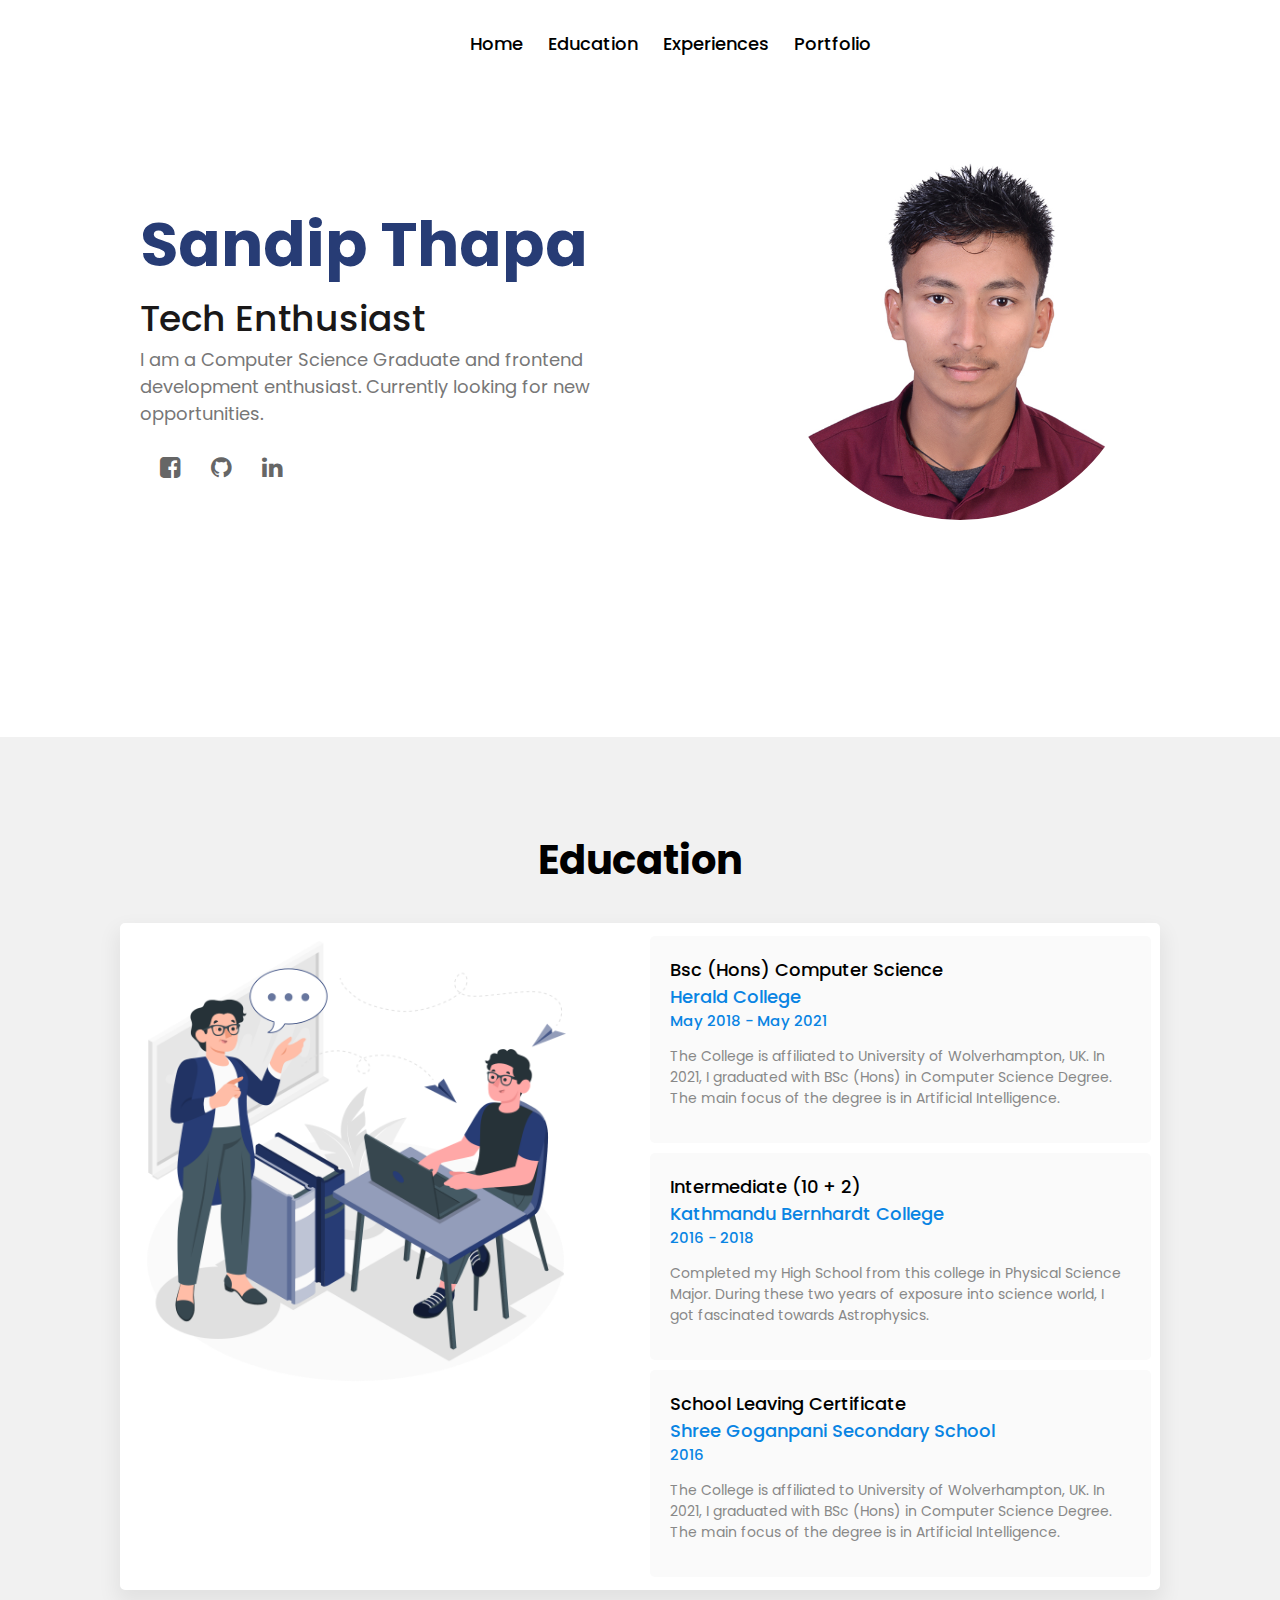
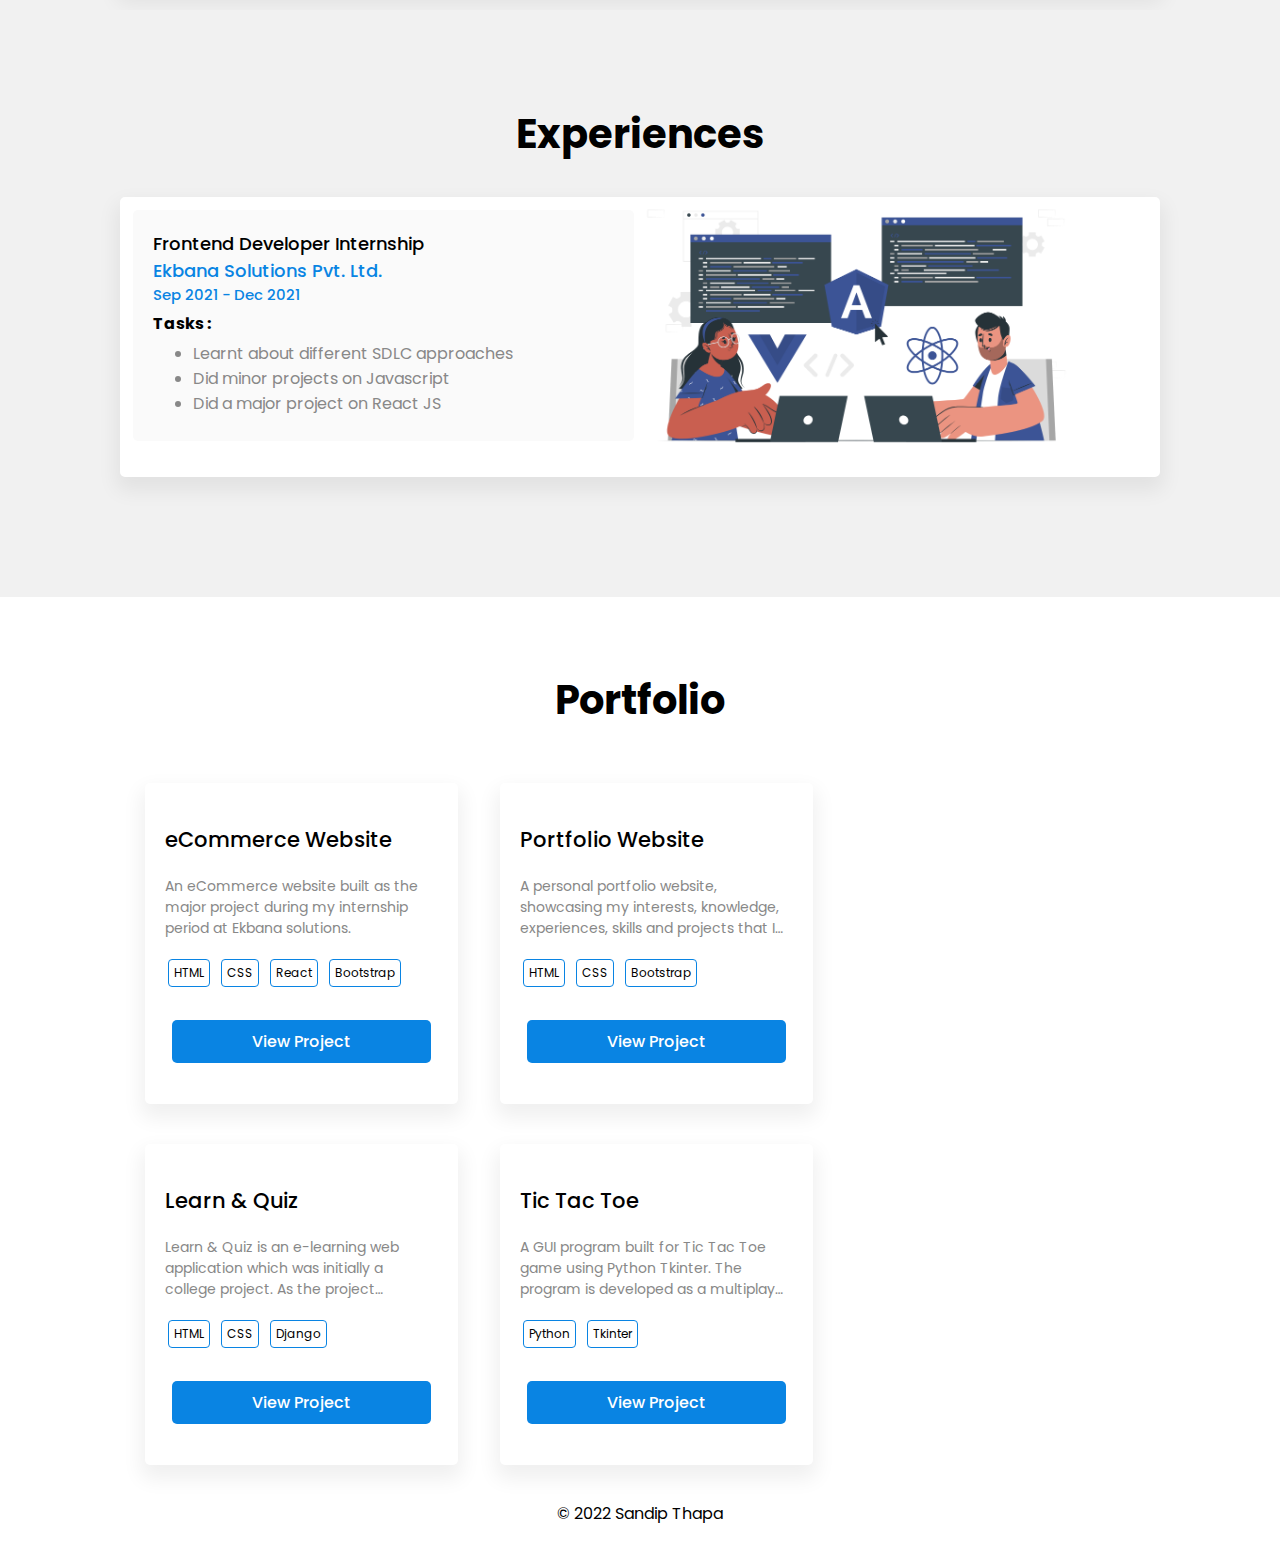
==== index.html @ cee453ed "features completed" ====
<!DOCTYPE html>
<html lang="en">
<head>
    <meta charset="UTF-8">
    <meta http-equiv="X-UA-Compatible" content="IE=edge">
    <meta name="viewport" content="width=device-width, initial-scale=1.0">
    <link rel="stylesheet" href="https://cdnjs.cloudflare.com/ajax/libs/font-awesome/4.7.0/css/font-awesome.min.css">

    <link rel="stylesheet" href="css/style.css">
    <title>Portfolio</title>
</head>
<body>
    <!-- Navbar -->
    <nav>
        <div class="container">
            <div class="nav_wrapper">
                <ul class="nav_ul">
                    <li><a href="#home">Home</a></li>
                    <li><a href="#edu">Education</a></li>
                    <li><a href="#experiences">Experiences</a></li>
                    <li><a href="#portfolio">Portfolio</a></li>
                </ul>
            </div>
        </div>
    </nav>
    
    <!-- Hero section -->
    <section class="hero" id="home">
        <div class="container">
            <div class="hero_container">
                <div class="hero_child child_left">
                    <h1>Sandip Thapa</h1>
                    <h4>Tech Enthusiast</h4>
                    <p>I am a Computer Science Graduate and frontend development enthusiast. Currently looking for new opportunities.</p>
                    <ul>
                        <li><a href="https://www.facebook.com/sandipthapa99" target="_blank"><i class="fa fa-facebook-square"></i></a></li>
                        <li><a href="https://github.com/sandipthapa99" target="_blank"><i class="fa fa-github"></i></a></li>
                        <li><a href="https://www.linkedin.com/in/sandipthapa99/" target="_blank"><i class="fa fa-linkedin"></i></a></li>                    </ul>
                    
                </div>
                <div class="hero_child child_right">
                    <img src="images/image.jpg" alt="">
                    
                </div>
            </div>
        </div>
    </section>
    

    <!-- Education Section -->
    <section id="edu">
        <div class="education_container">
            <div class="section_title">
                <h2>Education</h2>
            </div>
            <div class="container">
                <div class="card">
                    <div class="card_left">
                        <img src="images/lesson.png" alt="">
                    </div>
                    <div class="card_right">
                        <div class="inner_card">
                            <div class="innercard_content">
                                <h4>Bsc (Hons) Computer Science</h4>
                                    <a href="https://heraldcollege.edu.np/">Herald College</a>
                                    <h5>May 2018 - May 2021</h5>
                                    <p>The College is affiliated to University of Wolverhampton, UK. In 2021, I graduated with BSc (Hons) in Computer Science Degree. The main focus of the degree is in Artificial Intelligence.
                                    </p>
                            </div>
                        </div>
                        <div class="inner_card">
                            <div class="innercard_content">
                                <h4>Intermediate (10 + 2)</h4>
                                    <a href="https://www.bernhardt.edu.np/">Kathmandu Bernhardt College</a>
                                    <h5>2016 - 2018</h5>
                                    <p>Completed my High School from this college in Physical Science Major. During these two years of exposure into science world, I got fascinated towards Astrophysics.
                                    </p>
                            </div>
                        </div>
                        <div class="inner_card">
                            <div class="innercard_content">
                                <h4>School Leaving Certificate</h4>
                                    <a>Shree Goganpani Secondary School</a>
                                    <h5>2016</h5>
                                    <p>The College is affiliated to University of Wolverhampton, UK. In 2021, I graduated with BSc (Hons) in Computer Science Degree. The main focus of the degree is in Artificial Intelligence.
                                    </p>
                            </div>
                        </div>
                    </div>
                </div>
            </div>
        </div>
    </section>

     <!-- Experiences Section -->
     <section id="experiences">
        <div class="education_container">
            <div class="section_title">
                <h2>Experiences</h2>
            </div>
            <div class="container">
                <div class="card experience_card">
                    <div class="card_left">
                        <div class="inner_card">
                            <div class="innercard_content">
                                <h4>Frontend Developer Internship</h4>
                                    <a href="https://ekbana.com/">Ekbana Solutions Pvt. Ltd.</a>
                                    <h5>Sep 2021 - Dec 2021</h5>
                                    <h6>Tasks :</h6>
                                    <ul>
                                        <li>Learnt about different SDLC approaches</li>
                                        <li>Did minor projects on Javascript</li>
                                        <li>Did a major project on React JS</li>
                                    </ul>
                            </div>
                        </div>
                    </div>
                    <div class="card_right">
                        <img src="images/code.png" alt="">
                    </div>
                </div>
            </div>
            
        </div>
    </section>

     <!-- Portfolio Section -->
     <section id="portfolio">
        <div class="section_title">
            <h2>Portfolio</h2>
        </div>
        <div class="container">
            <div class="row">
                <div class="column">
                    <div class="proj_card">
                        <div class="projcard_content">
                            <h3>eCommerce Website</h3>
                            <p>An eCommerce website built as the major project during my internship period at Ekbana solutions.
                            </p>
                            <div class="techs">
                                <ul>
                                    <li>HTML</li>
                                    <li>CSS</li>
                                    <li>React</li>
                                    <li>Bootstrap</li>
                                </ul>
                            </div>
                            <div class="proj_button">
                                <a href="https://react-supermarket-theme.herokuapp.com/" target="_blank">View Project</a>
                            </div>
                        </div>
                    </div>
                </div>
            </div>
            <div class="row">
                <div class="column">
                    <div class="proj_card">
                        <div class="projcard_content">
                            <h3>Portfolio Website</h3>
                            <p>
                                A personal portfolio website, showcasing my interests, knowledge, experiences, skills and projects that I have done.
                            </p>
                            <div class="techs">
                                <ul>
                                    <li>HTML</li>
                                    <li>CSS</li>
                                    <li>Bootstrap</li>
                                </ul>
                            </div>
                            <div class="proj_button">
                                <a href="https://www.sandipthapa.com.np/" target="_blank">View Project</a>
                            </div>
                        </div>
                    </div>
                </div>
            </div>
            <div class="row">
                <div class="column">
                    <div class="proj_card">
                        <div class="projcard_content">
                            <h3>Learn & Quiz</h3>
                            <p>
                                Learn & Quiz is an e-learning web application which was initially a college project. As the project progressed, I wanted to try new things that were out of scope for college project.
                            </p>
                            <div class="techs">
                                <ul>
                                    <li>HTML</li>
                                    <li>CSS</li>
                                    <li>Django</li>
                                </ul>
                            </div>
                            <div class="proj_button">
                                <a href="https://github.com/sandipthapa99/Quiz-Web-App" target="_blank">View Project</a>
                            </div>
                        </div>
                    </div>
                </div>
            </div>
            <div class="row">
                <div class="column">
                    <div class="proj_card">
                        <div class="projcard_content">
                            <h3>Tic Tac Toe</h3>
                            <p>
                                A GUI program built for Tic Tac Toe game using Python Tkinter. The program is developed as a multiplayer game rather than playing against the computer.
                            </p>
                            <div class="techs">
                                <ul>
                                    <li>Python</li>
                                    <li>Tkinter</li>
                                </ul>
                            </div>
                            <div class="proj_button">
                                <a href="https://github.com/sandipthapa99/Tic-Tac-Toe-Python-GUI" target="_blank">View Project</a>
                            </div>
                        </div>
                    </div>
                </div>
            </div>
        </div>
    </section>

    <div class="copy">
        <div class="container">
            <p>&copy; 2022 Sandip Thapa</p>
        </div>
    </div>
</body>
</html>
---- css/style.css ----
@import url('https://fonts.googleapis.com/css2?family=Poppins:wght@400;500;600;700&display=swap');

body{
    margin: 0;
    font-family: 'Poppins';
    background-color: #fff;
    font-size: 18px;
}

.hero{
    margin-bottom: 100px;
}
.container{
    padding: 0 120px;
}
/* Navbar */
nav{
    background-color: #fff;
    padding: 30px;
    width: 100%;
    position: fixed;
    
}

.nav_wrapper{
    display: flex;
}
.nav_ul{
    list-style-type: none;
    padding: 0;
    margin: 0 auto;
}

.nav_ul li{
    display: inline;
    padding: 0 10px;
}

li a{
    text-decoration: none;
    font-weight: 500;
    color: #000;
}
li a:active, a:visited{
    color: #000;
}

li a:hover{
    color: #273C75;

}

/* Hero Section */
.hero{
    padding: 100px 0;
    margin-bottom: 50px;
}
.hero_container{
    /* border: 3px solid #000; */
    margin: 30px 0;
    padding: 10px 0;
    display: flex;
}

.hero_child{
    width: 50%;
    padding: 20px;
    /* border: 3px solid red; */
}

.child_left{
    margin: auto;
}
.child_left h1{
    font-size: 62px;
    margin: 0;
    text-transform: capitalize;
    color: #273c75;
}
.child_left h4{
    font-size: 36px;
    font-weight: 500;
    margin-top: 0;
    color: #1a1818;
    margin-bottom: 0px;
}
.child_left p{
    margin-top: 0;
    color: #777;
}

.child_left ul{
    margin: 0;
    padding: 0;
    list-style-type: none;
    font-size: 18px;
    display: inline-flex;
}

.child_left li{
    padding: 5px 10px;
    font-size: 24px;
    color: #666;
}
.child_left li a{
    color: #666;
    padding-left: 10px;
}
.child_left li a:hover{
    color: #0984e3;
}

.child_right img{
    margin-left: 120px;
    border-radius: 50%;
    height: 360px;
    width: auto;
}

/* Education section */

.section_title{
    text-align: center;
    align-items: center;
}
.section_title h2{
    font-size: 40px;
    padding-top: 40px;
}
.section_title p{
    padding: 0;
}

/* Education */
.education_container{
    background-color: #f1f1f1;
    padding: 20px 0;
}
.card{
    background-color: #fff;
    border: 3px solid #fff;
    box-shadow: 0px 10px 20px 4px #00000010;
    border-radius: 5px;
    display: flex;
}

.experience_card{
    margin-bottom: 100px;
}
.card_left{
    width: 50%;
}
.card_left img, .card_right img{
    max-height: 90%;
    max-width: 90%;
}
.card_right{
    width: 50%;
}

.inner_card{
    background-color: #f1f1f160;
    padding: 10px;
    width: 93%;
    text-align: left;
    border-radius: 5px;
    display: flex;
    margin: 10px 0 10px 10px;
    /* box-shadow: 0px 10px 20px 4px #00000010; */
}
.innercard_content{
    padding: 10px;
}
.inner_card h4{
    margin: 0;
    font-weight: 500;
}

.inner_card a{
    text-decoration: none;
    color:#0984e3 ;
    font-weight: 500;
    margin: 0;
}
.inner_card h5{
    margin: 0;
    color:#0984e3 ;
    font-weight: 500;
}
.inner_card p{
    color:#888 ;
    font-weight: 400;
    font-size: 14px;
}
.inner_card h6,.inner_card ul{
    font-size: 16px;
    margin: 5px 0;
}
.inner_card li{
    color: #888;
}

.row{
    margin: 0 -5px;
}
.column{
    float: left;
    width: 30%;
    padding: 10px 20px;
}
.proj_card{
    background-color: #fff;
    padding: 10px;
    width: 93%;
    text-align: left;
    border-radius: 5px;
    display: flex;
    margin: 10px 0 10px 10px;
    box-shadow: 0px 10px 20px 4px #00000010;
}
.projcard_content{
    padding: 10px;
    
}
.projcard_content p{
    display: -webkit-box;
    text-overflow:ellipsis;
    overflow:hidden;
    -webkit-line-clamp: 3;
    -webkit-box-orient: vertical;
    white-space: normal;
}
.projcard_content h3{
    font-weight: 500;
}
.proj_card a{
    text-decoration: none;
    color:#fff ;
    font-weight: 500;
    margin: 0;
}
.proj_card p{
    color:#888 ;
    font-weight: 400;
    font-size: 14px;
}
.proj_button{
    text-align: center;
    margin: 30px 0;
}
.proj_button a{
    background-color: #0984e3;
    color: #fff;
    border: none;
    padding: 10px 80px;
    border-radius: 5px;
    font-size: 16px;
}
.proj_button a:hover{
    background-color: #273C75;
    transition-duration: .8s;
}
.techs ul{
    padding: 0;
}
.techs ul li{
    margin: 0px 3px;
    border: 1px solid #0984e3;
    border-radius: 4px;
    margin-bottom: 10px;
    padding: 4px 5px;
    display: inline-block;
    font-size: 12px;
}

.copy{
    float:right;
    width: 100%;
    text-align: center  ;
    font-size: 16px;
}
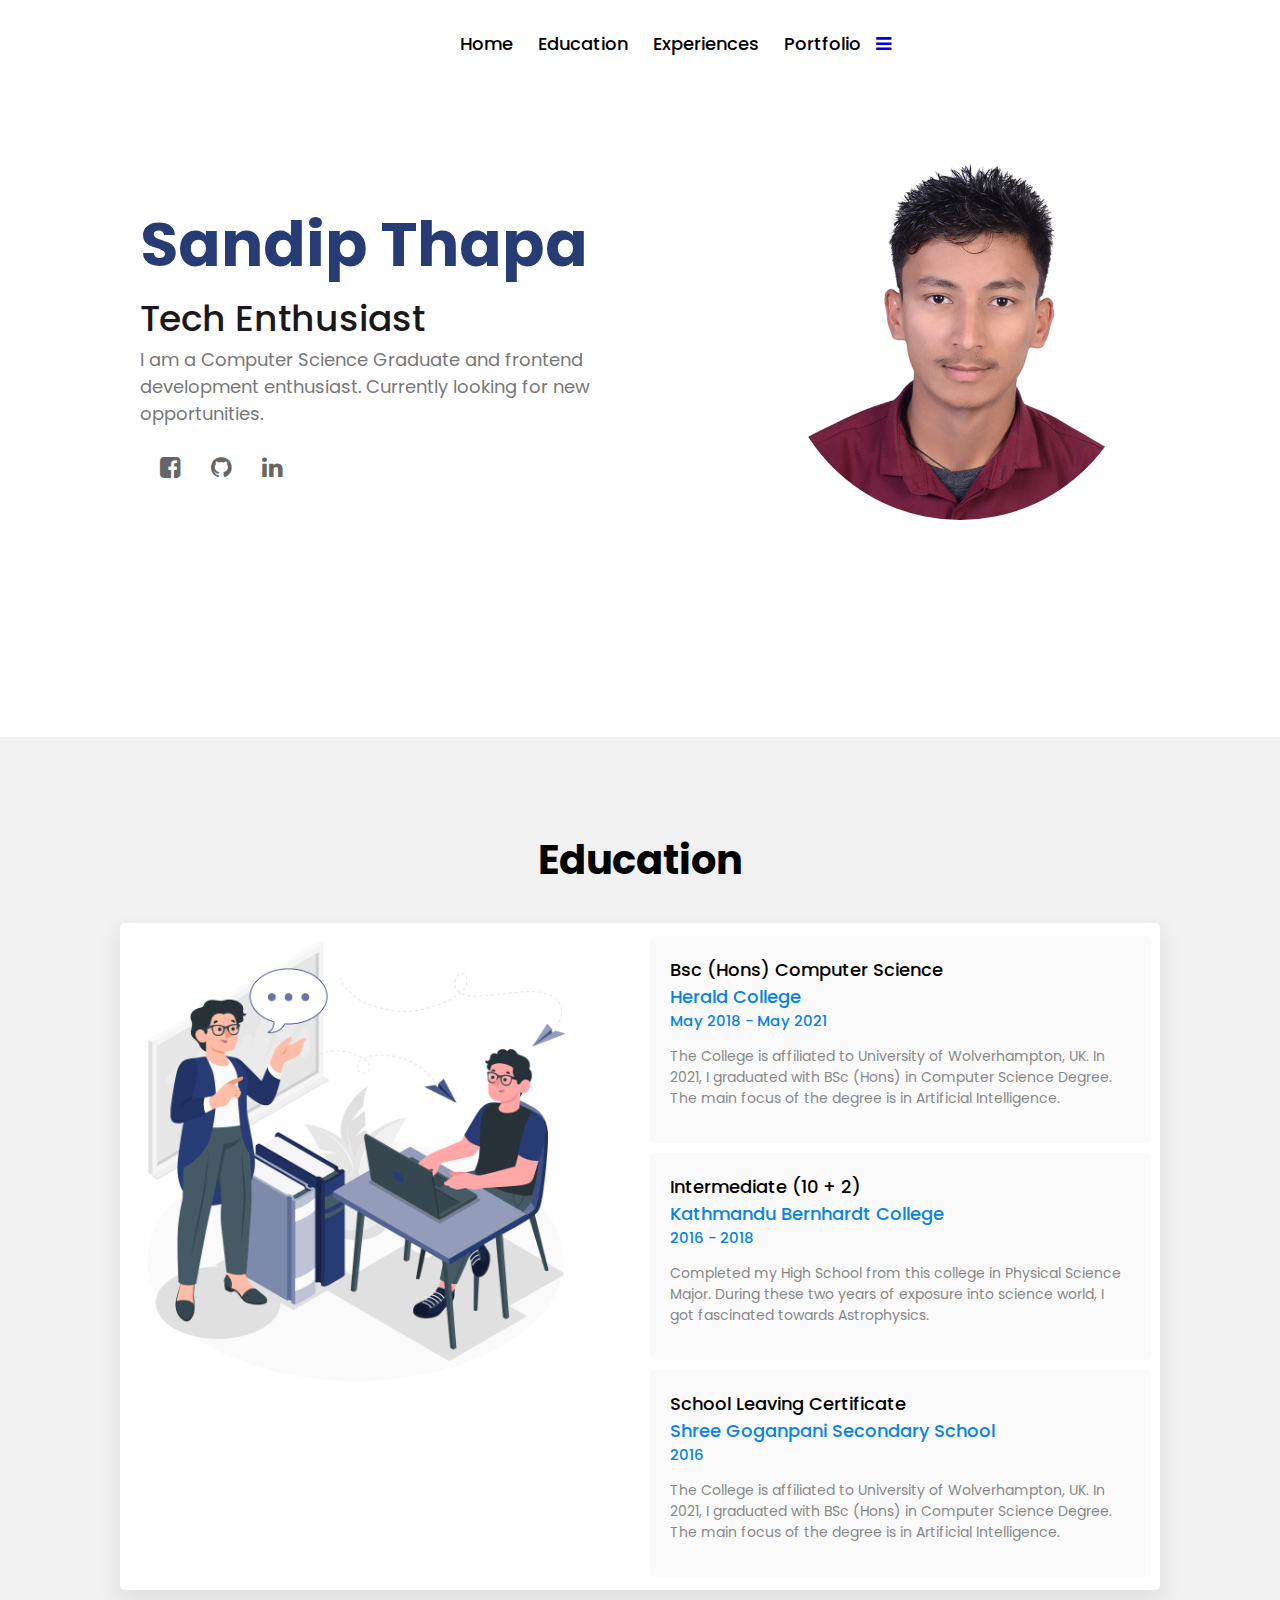
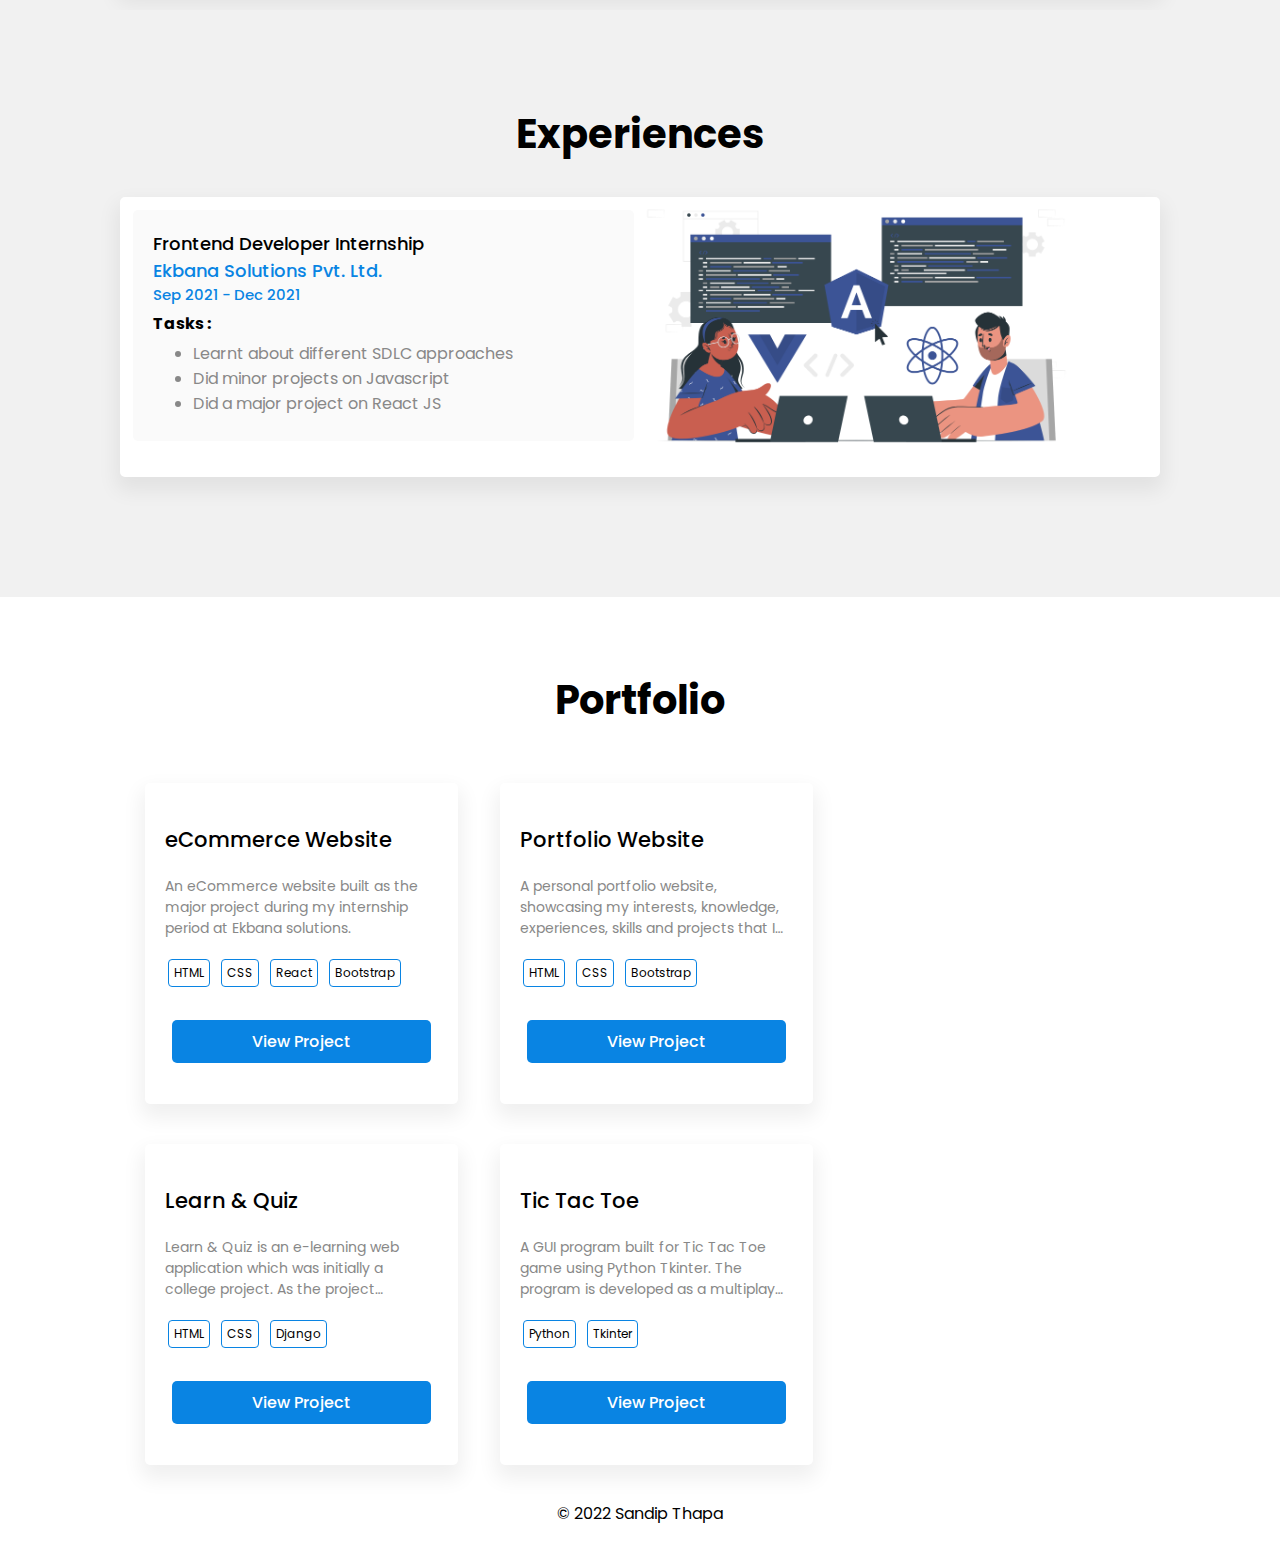
==== commit 0dea05b7: "minor changes" ====
--- a/index.html
+++ b/index.html
@@ -13,12 +13,15 @@
     <!-- Navbar -->
     <nav>
         <div class="container">
-            <div class="nav_wrapper">
+            <div class="nav_wrapper" id="navbar">
                 <ul class="nav_ul">
                     <li><a href="#home">Home</a></li>
                     <li><a href="#edu">Education</a></li>
                     <li><a href="#experiences">Experiences</a></li>
                     <li><a href="#portfolio">Portfolio</a></li>
+                    <a href="javascript:void(0);" class="icon" onclick="myFunction()">
+                        <i class="fa fa-bars"></i>
+                      </a>
                 </ul>
             </div>
         </div>
@@ -55,10 +58,10 @@
             </div>
             <div class="container">
                 <div class="card">
-                    <div class="card_left">
+                    <div class="card_left edu_leftcard">
                         <img src="images/lesson.png" alt="">
                     </div>
-                    <div class="card_right">
+                    <div class="card_right edu_rightcard">
                         <div class="inner_card">
                             <div class="innercard_content">
                                 <h4>Bsc (Hons) Computer Science</h4>
@@ -100,7 +103,7 @@
             </div>
             <div class="container">
                 <div class="card experience_card">
-                    <div class="card_left">
+                    <div class="card_left exp_left">
                         <div class="inner_card">
                             <div class="innercard_content">
                                 <h4>Frontend Developer Internship</h4>
@@ -115,7 +118,7 @@
                             </div>
                         </div>
                     </div>
-                    <div class="card_right">
+                    <div class="card_right exp_right">
                         <img src="images/code.png" alt="">
                     </div>
                 </div>
--- a/css/style.css
+++ b/css/style.css
@@ -46,7 +46,7 @@
 }
 
 li a:hover{
-    color: #273C75;
+    color: #0984e3;
 
 }
 
@@ -278,4 +278,136 @@
     width: 100%;
     text-align: center  ;
     font-size: 16px;
-}+}
+
+@media only screen and (max-width: 768px){
+    .container{
+        padding: 0 30px;
+    }
+    .child_left, .child_right{
+        width: 100%;
+    }
+    .child_left h1{
+        font-size: 42px;
+    }
+    .child_left h4{
+        font-size: 30px;
+    }
+    .child_right{
+        padding: 0;
+        margin: 0;
+    }
+    .child_right img{
+        margin-left: 40px;
+        padding: 0;
+        /* height: 240px; 384, 414 480 640 768 991 */
+    }
+    .edu_leftcard{
+        display: none;
+        width: 0;
+    }
+    .edu_rightcard{
+        width: 100%;
+        margin: 10px;
+    }
+    .exp_right{
+        display: none;
+        width: 0;
+    }
+    .exp_left{
+        width: 105%;
+    }
+    .column{
+        width: 44%;
+    }
+    .proj_card{
+        margin: 0;
+    }
+    .proj_button a{
+        padding: 10px 40px;
+
+    }
+
+}
+@media only screen and (max-width:716px){
+    .column{
+        width: 100%;
+        padding: 10px 20px;
+    }
+    .proj_card{
+        margin: 0;
+    }
+    .proj_button a{
+        padding: 10px 80px;
+
+    }
+}
+
+@media only screen and (max-width: 640px){
+    .hero_container{
+        display: block;
+    }
+    .child_left{
+        text-align: center;
+    }
+    .child_right{
+        text-align: center;
+        width: 95%;
+    }
+}
+
+@media only screen and (max-width:415px){
+    .hero_container{
+        display: block;
+    }
+    .child_left, .child_right{
+        text-align: center;
+    }
+    .child_left h1{
+        font-size: 30px;
+    }
+    .child_left h4{
+        font-size: 20px;
+    }
+    .child_right img{
+        margin: 0;
+        padding:0;
+        height: 240px;
+        /* height: 240px; 384, 414 480 640 768 991 */
+    }
+    .edu_leftcard{
+        width: 0;
+    }
+    .card_left img{
+        display: none;
+    }
+    .edu_rightcard{
+        width: 90%;
+        margin: 10px;
+    }
+    .section_title h2{
+        font-size: 24px;
+    }
+
+    .exp_right{
+        display: none;
+        width: 0;
+    }
+    .exp_left{
+        width: 95%;
+    }
+    .column{
+        float: left;
+        width: 100%;
+        padding: 10px 20px;
+    }
+    .proj_card{
+        margin: 0;
+    }
+    .proj_button a{
+        padding: 10px 40px;
+
+    }
+}
+
+
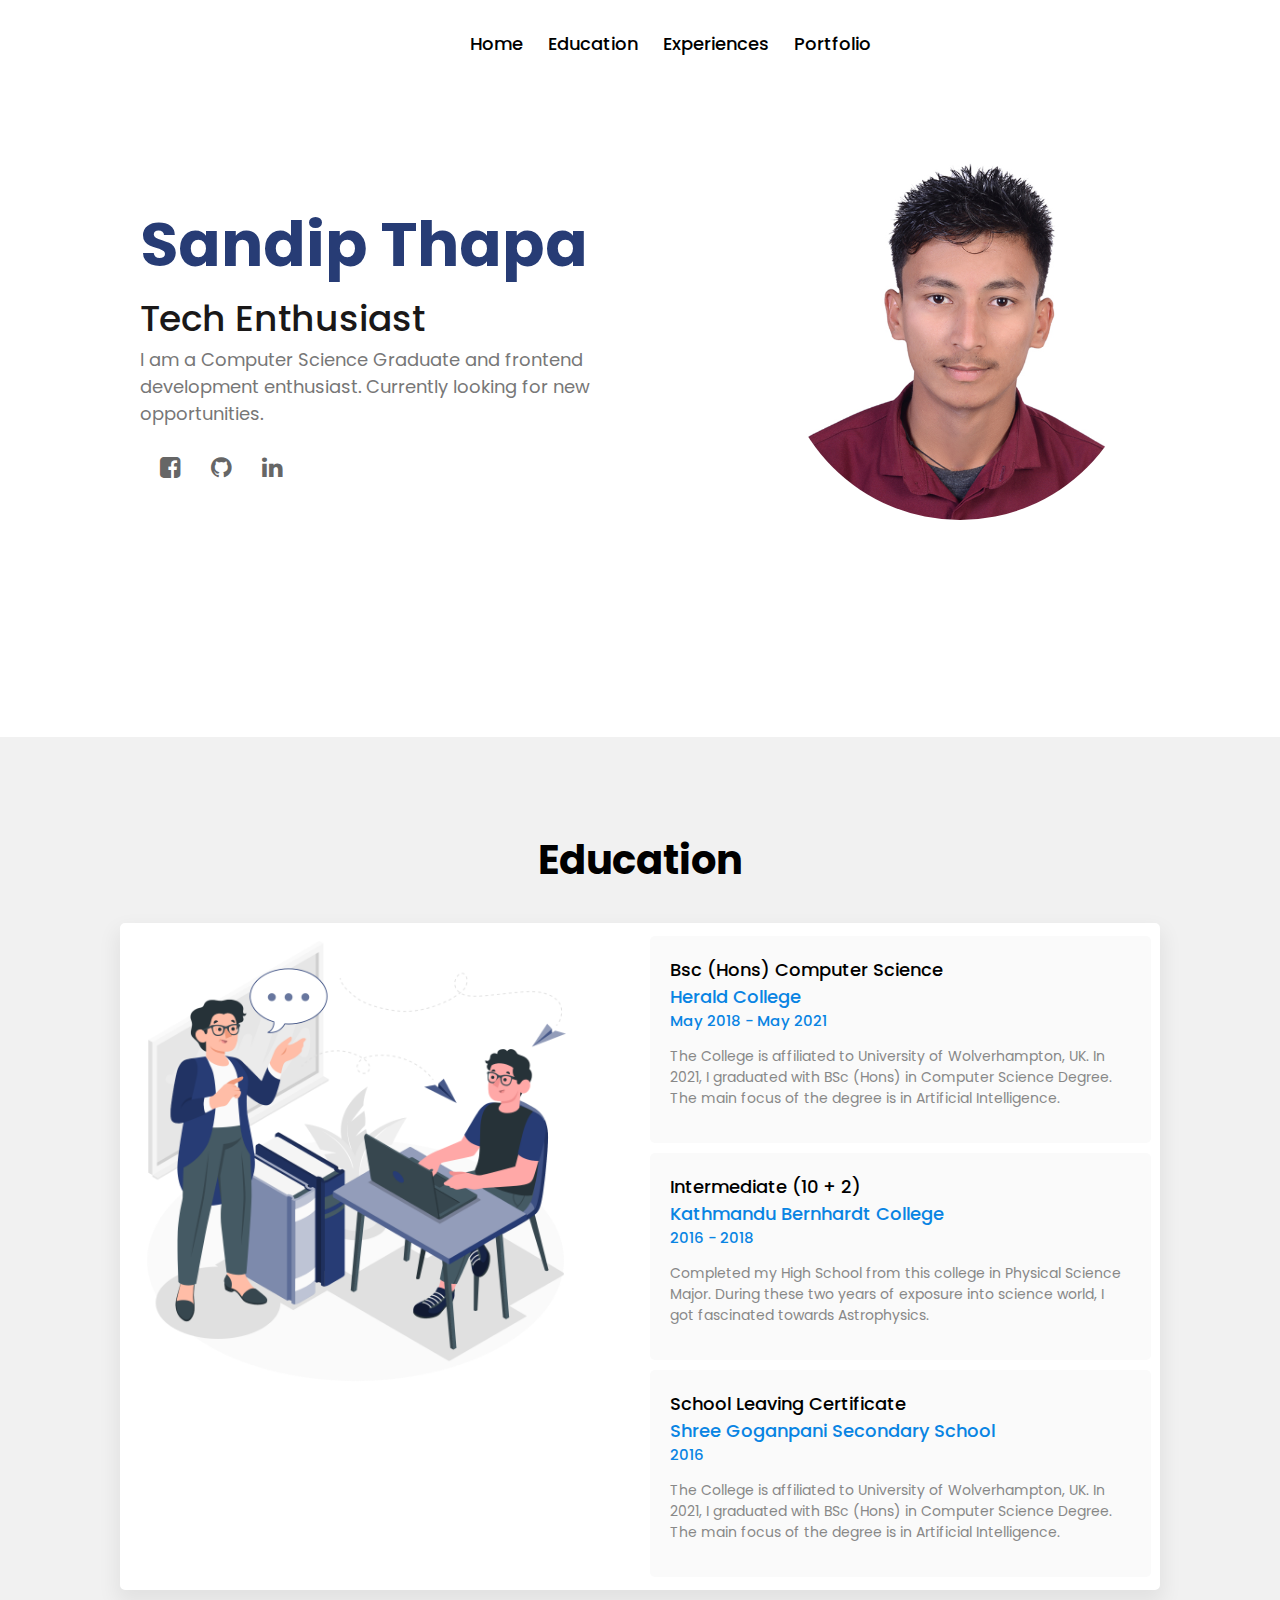
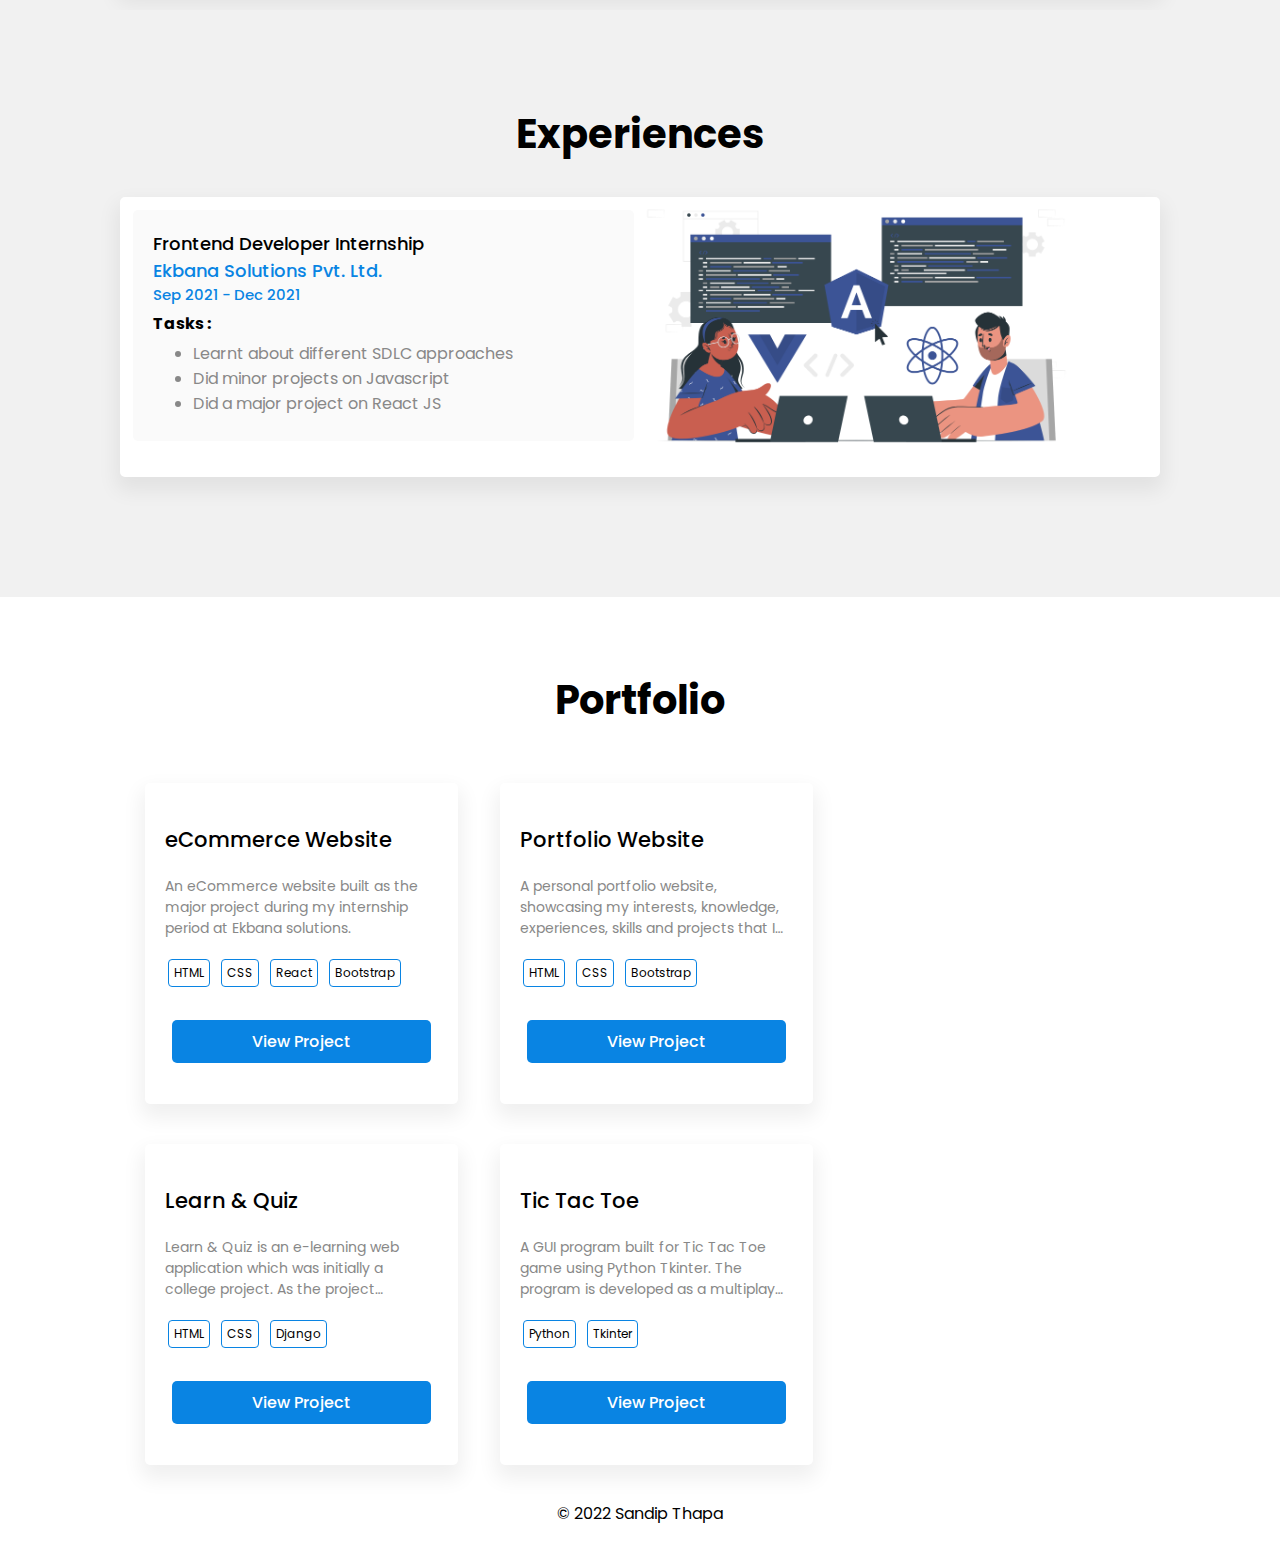
==== commit b20970d5: "Update index.html" ====
--- a/index.html
+++ b/index.html
@@ -19,9 +19,9 @@
                     <li><a href="#edu">Education</a></li>
                     <li><a href="#experiences">Experiences</a></li>
                     <li><a href="#portfolio">Portfolio</a></li>
-                    <a href="javascript:void(0);" class="icon" onclick="myFunction()">
+                    <!-- <a href="javascript:void(0);" class="icon" onclick="myFunction()">
                         <i class="fa fa-bars"></i>
-                      </a>
+                      </a> -->
                 </ul>
             </div>
         </div>
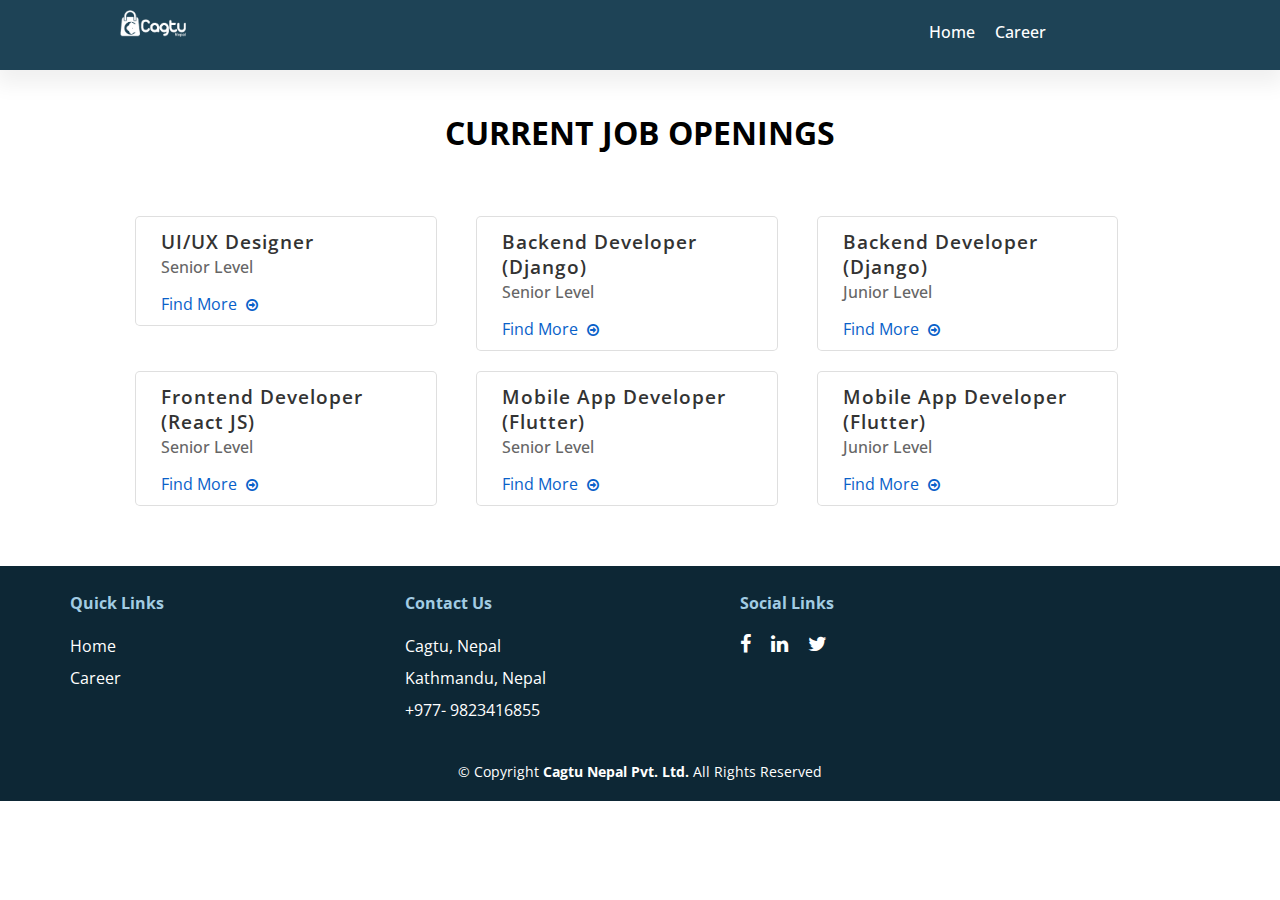
==== commit 86291c6e: "update" ====
--- a/index.html
+++ b/index.html
@@ -4,229 +4,169 @@
     <meta charset="UTF-8">
     <meta http-equiv="X-UA-Compatible" content="IE=edge">
     <meta name="viewport" content="width=device-width, initial-scale=1.0">
+    <link rel="shortcut icon" href="images/logo.png" type="image/x-icon">
+    <link rel="stylesheet" href="css/style.css">
+    <link rel="stylesheet" href="css/footer.css">
+    <link rel="stylesheet" href="css/general.css">
+    <link rel="stylesheet" href="css/navbar.css">
     <link rel="stylesheet" href="https://cdnjs.cloudflare.com/ajax/libs/font-awesome/4.7.0/css/font-awesome.min.css">
 
-    <link rel="stylesheet" href="css/style.css">
-    <title>Portfolio</title>
+    <title>Cagtu | Careers</title>
 </head>
 <body>
-    <!-- Navbar -->
-    <nav>
+    <!-- Nav Bar -->
+    <div class="nav">
         <div class="container">
-            <div class="nav_wrapper" id="navbar">
-                <ul class="nav_ul">
-                    <li><a href="#home">Home</a></li>
-                    <li><a href="#edu">Education</a></li>
-                    <li><a href="#experiences">Experiences</a></li>
-                    <li><a href="#portfolio">Portfolio</a></li>
-                    <!-- <a href="javascript:void(0);" class="icon" onclick="myFunction()">
-                        <i class="fa fa-bars"></i>
-                      </a> -->
+            <div class="nav_wrapper">
+                <div class="logo">
+                    <a href="#"><img src="images/logo-white.png" alt=""></a>
+                </div>
+                <div class="nav-links" id="nav-links">
+                    <ul>
+                        <a href="index.html"><li>Home</li></a>
+                        <a href="#"><li>Career</li></a>
+                    </ul>
+                </div>
+                <div class="toggle">
+                    <a href="#" class="toggle_btn" onclick="myFunc()">
+                        <span class="bar"></span>
+                        <span class="bar"></span>
+                        <span class="bar"></span>
+                    </a>
+                </div>
+            </div>
+            <div class="nav-links-active-hide" id="nav-links-active-hide">
+                <ul>
+                    <a href="#"><li>Home</li></a>
+                    <a href="#"><li>Career</li></a>
                 </ul>
             </div>
         </div>
-    </nav>
-    
-    <!-- Hero section -->
-    <section class="hero" id="home">
+    </div>
+
+    <!-- Career page title -->
+    <div class="section-title">
         <div class="container">
-            <div class="hero_container">
-                <div class="hero_child child_left">
-                    <h1>Sandip Thapa</h1>
-                    <h4>Tech Enthusiast</h4>
-                    <p>I am a Computer Science Graduate and frontend development enthusiast. Currently looking for new opportunities.</p>
-                    <ul>
-                        <li><a href="https://www.facebook.com/sandipthapa99" target="_blank"><i class="fa fa-facebook-square"></i></a></li>
-                        <li><a href="https://github.com/sandipthapa99" target="_blank"><i class="fa fa-github"></i></a></li>
-                        <li><a href="https://www.linkedin.com/in/sandipthapa99/" target="_blank"><i class="fa fa-linkedin"></i></a></li>                    </ul>
-                    
+            <h1>Current job openings</h1>
+        </div>
+    </div> 
+
+    <div class="cards-section">
+        <div class="container">
+            <div class="card-holder">
+                <div class="row">
+                    <div class="column">
+                        <div class="content-card">
+                            <div class="card-inner">
+                                <h3>UI/UX Designer</h3>
+                                <h4>Senior Level</h4>
+                                <a href="ui.html" class="find-more">Find More <i class="fa fa-arrow-circle-o-right"></i></a>
+                            </div>
+                        </div>
+                    </div>
                 </div>
-                <div class="hero_child child_right">
-                    <img src="images/image.jpg" alt="">
-                    
+                <div class="row">
+                    <div class="column">
+                        <div class="content-card">
+                            <div class="card-inner">
+                                <h3>Backend Developer (Django)</h3>
+                                <h4>Senior Level</h4>    
+                                <a href="django.html" class="find-more">Find More <i class="fa fa-arrow-circle-o-right"></i></a>
+                            </div>
+                        </div>
+                    </div>
                 </div>
+                <div class="row">
+                    <div class="column">
+                        <div class="content-card">
+                            <div class="card-inner">
+                                <h3>Backend Developer (Django)</h3>
+                                <h4>Junior Level</h4>                                
+                                <a href="django.html" class="find-more">Find More <i class="fa fa-arrow-circle-o-right"></i></a>
+                            </div>
+                        </div>
+                    </div>
+                </div>
+                <div class="row">
+                    <div class="column">
+                        <div class="content-card">
+                            <div class="card-inner">
+                                <h3>Frontend Developer (React JS)</h3>
+                                <h4>Senior Level</h4>                                
+                                <a href="react.html" class="find-more">Find More <i class="fa fa-arrow-circle-o-right"></i></a>
+                            </div>
+                        </div>
+                    </div>
+                </div>
+                <div class="row">
+                    <div class="column">
+                        <div class="content-card">
+                            <div class="card-inner">
+                                <h3>Mobile App Developer (Flutter)</h3>
+                                <h4>Senior Level</h4>                                
+                                <a href="flutter.html" class="find-more">Find More <i class="fa fa-arrow-circle-o-right"></i></a>
+                            </div>
+                        </div>
+                    </div>
+                </div>
+                <div class="row">
+                    <div class="column">
+                        <div class="content-card">
+                            <div class="card-inner">
+                                <h3>Mobile App Developer (Flutter)</h3>
+                                <h4>Junior Level</h4>                                
+                                <a href="flutter.html" class="find-more">Find More <i class="fa fa-arrow-circle-o-right"></i></a>
+                            </div>
+                        </div>
+                    </div>
+                </div>
+                
             </div>
         </div>
-    </section>
-    
+    </div>
 
-    <!-- Education Section -->
-    <section id="edu">
-        <div class="education_container">
-            <div class="section_title">
-                <h2>Education</h2>
-            </div>
-            <div class="container">
-                <div class="card">
-                    <div class="card_left edu_leftcard">
-                        <img src="images/lesson.png" alt="">
+    <!-- Footer section -->
+    <div class="footer">
+        <div class="container">
+            <div class="upper-footer">
+                <div class="footer-inner">
+                    <div class="row">
+                        <div class="fcolumn">
+                            <h3>Quick Links</h3>
+                            <ul>
+                                <li><a href="index.html">Home</a></li>
+                                <li><a href="">Career</a></li>
+                            </ul>
+                        </div>
                     </div>
-                    <div class="card_right edu_rightcard">
-                        <div class="inner_card">
-                            <div class="innercard_content">
-                                <h4>Bsc (Hons) Computer Science</h4>
-                                    <a href="https://heraldcollege.edu.np/">Herald College</a>
-                                    <h5>May 2018 - May 2021</h5>
-                                    <p>The College is affiliated to University of Wolverhampton, UK. In 2021, I graduated with BSc (Hons) in Computer Science Degree. The main focus of the degree is in Artificial Intelligence.
-                                    </p>
-                            </div>
+                    <div class="row">
+                        <div class="fcolumn">
+                            <h3>Contact Us</h3>
+                            <ul>
+                                <li>Cagtu, Nepal</li>
+                                <li>Kathmandu, Nepal</li>
+                                <li>+977- 9823416855</li>
+                            </ul>
                         </div>
-                        <div class="inner_card">
-                            <div class="innercard_content">
-                                <h4>Intermediate (10 + 2)</h4>
-                                    <a href="https://www.bernhardt.edu.np/">Kathmandu Bernhardt College</a>
-                                    <h5>2016 - 2018</h5>
-                                    <p>Completed my High School from this college in Physical Science Major. During these two years of exposure into science world, I got fascinated towards Astrophysics.
-                                    </p>
-                            </div>
-                        </div>
-                        <div class="inner_card">
-                            <div class="innercard_content">
-                                <h4>School Leaving Certificate</h4>
-                                    <a>Shree Goganpani Secondary School</a>
-                                    <h5>2016</h5>
-                                    <p>The College is affiliated to University of Wolverhampton, UK. In 2021, I graduated with BSc (Hons) in Computer Science Degree. The main focus of the degree is in Artificial Intelligence.
-                                    </p>
+                    </div>
+                    <div class="row social-media">
+                        <div class="fcolumn">
+                            <h3>Social Links</h3>
+                            <div class="social">
+                                <a href="https://www.facebook.com/cagtuaustralia" target="_blank"><i class="fa fa-facebook"></i></a>
+                                <a href="https://www.linkedin.com/company/cagtu/mycompany/" target="_blank"><i class="fa fa-linkedin"></i></a>
+                                <a href="https://twitter.com/cagtuaustralia" target="_blank"><i class="fa fa-twitter"></i></a>
                             </div>
                         </div>
                     </div>
                 </div>
             </div>
-        </div>
-    </section>
-
-     <!-- Experiences Section -->
-     <section id="experiences">
-        <div class="education_container">
-            <div class="section_title">
-                <h2>Experiences</h2>
-            </div>
-            <div class="container">
-                <div class="card experience_card">
-                    <div class="card_left exp_left">
-                        <div class="inner_card">
-                            <div class="innercard_content">
-                                <h4>Frontend Developer Internship</h4>
-                                    <a href="https://ekbana.com/">Ekbana Solutions Pvt. Ltd.</a>
-                                    <h5>Sep 2021 - Dec 2021</h5>
-                                    <h6>Tasks :</h6>
-                                    <ul>
-                                        <li>Learnt about different SDLC approaches</li>
-                                        <li>Did minor projects on Javascript</li>
-                                        <li>Did a major project on React JS</li>
-                                    </ul>
-                            </div>
-                        </div>
-                    </div>
-                    <div class="card_right exp_right">
-                        <img src="images/code.png" alt="">
-                    </div>
-                </div>
-            </div>
-            
-        </div>
-    </section>
-
-     <!-- Portfolio Section -->
-     <section id="portfolio">
-        <div class="section_title">
-            <h2>Portfolio</h2>
-        </div>
-        <div class="container">
-            <div class="row">
-                <div class="column">
-                    <div class="proj_card">
-                        <div class="projcard_content">
-                            <h3>eCommerce Website</h3>
-                            <p>An eCommerce website built as the major project during my internship period at Ekbana solutions.
-                            </p>
-                            <div class="techs">
-                                <ul>
-                                    <li>HTML</li>
-                                    <li>CSS</li>
-                                    <li>React</li>
-                                    <li>Bootstrap</li>
-                                </ul>
-                            </div>
-                            <div class="proj_button">
-                                <a href="https://react-supermarket-theme.herokuapp.com/" target="_blank">View Project</a>
-                            </div>
-                        </div>
-                    </div>
-                </div>
-            </div>
-            <div class="row">
-                <div class="column">
-                    <div class="proj_card">
-                        <div class="projcard_content">
-                            <h3>Portfolio Website</h3>
-                            <p>
-                                A personal portfolio website, showcasing my interests, knowledge, experiences, skills and projects that I have done.
-                            </p>
-                            <div class="techs">
-                                <ul>
-                                    <li>HTML</li>
-                                    <li>CSS</li>
-                                    <li>Bootstrap</li>
-                                </ul>
-                            </div>
-                            <div class="proj_button">
-                                <a href="https://www.sandipthapa.com.np/" target="_blank">View Project</a>
-                            </div>
-                        </div>
-                    </div>
-                </div>
-            </div>
-            <div class="row">
-                <div class="column">
-                    <div class="proj_card">
-                        <div class="projcard_content">
-                            <h3>Learn & Quiz</h3>
-                            <p>
-                                Learn & Quiz is an e-learning web application which was initially a college project. As the project progressed, I wanted to try new things that were out of scope for college project.
-                            </p>
-                            <div class="techs">
-                                <ul>
-                                    <li>HTML</li>
-                                    <li>CSS</li>
-                                    <li>Django</li>
-                                </ul>
-                            </div>
-                            <div class="proj_button">
-                                <a href="https://github.com/sandipthapa99/Quiz-Web-App" target="_blank">View Project</a>
-                            </div>
-                        </div>
-                    </div>
-                </div>
-            </div>
-            <div class="row">
-                <div class="column">
-                    <div class="proj_card">
-                        <div class="projcard_content">
-                            <h3>Tic Tac Toe</h3>
-                            <p>
-                                A GUI program built for Tic Tac Toe game using Python Tkinter. The program is developed as a multiplayer game rather than playing against the computer.
-                            </p>
-                            <div class="techs">
-                                <ul>
-                                    <li>Python</li>
-                                    <li>Tkinter</li>
-                                </ul>
-                            </div>
-                            <div class="proj_button">
-                                <a href="https://github.com/sandipthapa99/Tic-Tac-Toe-Python-GUI" target="_blank">View Project</a>
-                            </div>
-                        </div>
-                    </div>
-                </div>
+            <div class="lower-footer">
+                <p>&copy; Copyright <strong> Cagtu Nepal Pvt. Ltd.</strong> All Rights Reserved</p>
             </div>
         </div>
-    </section>
-
-    <div class="copy">
-        <div class="container">
-            <p>&copy; 2022 Sandip Thapa</p>
-        </div>
     </div>
+    
+    <script src="js/nav.js"></script>
 </body>
 </html>--- a/css/style.css
+++ b/css/style.css
@@ -1,206 +1,23 @@
-@import url('https://fonts.googleapis.com/css2?family=Poppins:wght@400;500;600;700&display=swap');
-
-body{
+.section-title{
+    text-align: center;
+    padding: 20px 0;
     margin: 0;
-    font-family: 'Poppins';
-    background-color: #fff;
-    font-size: 18px;
+}
+.section-title .container{
+    padding: 0 50px;
+}
+.section-title h1{
+    font-weight: 700;
+    text-transform: uppercase;
 }
 
-.hero{
-    margin-bottom: 100px;
+.cards-section{
+    width: 99%;
+    /* border: 3px solid; */
+    display: grid;
+    margin: 10px 0 50px 0;
 }
-.container{
-    padding: 0 120px;
-}
-/* Navbar */
-nav{
-    background-color: #fff;
-    padding: 30px;
-    width: 100%;
-    position: fixed;
-    
-}
-
-.nav_wrapper{
-    display: flex;
-}
-.nav_ul{
-    list-style-type: none;
-    padding: 0;
-    margin: 0 auto;
-}
-
-.nav_ul li{
-    display: inline;
-    padding: 0 10px;
-}
-
-li a{
-    text-decoration: none;
-    font-weight: 500;
-    color: #000;
-}
-li a:active, a:visited{
-    color: #000;
-}
-
-li a:hover{
-    color: #0984e3;
-
-}
-
-/* Hero Section */
-.hero{
-    padding: 100px 0;
-    margin-bottom: 50px;
-}
-.hero_container{
-    /* border: 3px solid #000; */
-    margin: 30px 0;
-    padding: 10px 0;
-    display: flex;
-}
-
-.hero_child{
-    width: 50%;
-    padding: 20px;
-    /* border: 3px solid red; */
-}
-
-.child_left{
-    margin: auto;
-}
-.child_left h1{
-    font-size: 62px;
-    margin: 0;
-    text-transform: capitalize;
-    color: #273c75;
-}
-.child_left h4{
-    font-size: 36px;
-    font-weight: 500;
-    margin-top: 0;
-    color: #1a1818;
-    margin-bottom: 0px;
-}
-.child_left p{
-    margin-top: 0;
-    color: #777;
-}
-
-.child_left ul{
-    margin: 0;
-    padding: 0;
-    list-style-type: none;
-    font-size: 18px;
-    display: inline-flex;
-}
-
-.child_left li{
-    padding: 5px 10px;
-    font-size: 24px;
-    color: #666;
-}
-.child_left li a{
-    color: #666;
-    padding-left: 10px;
-}
-.child_left li a:hover{
-    color: #0984e3;
-}
-
-.child_right img{
-    margin-left: 120px;
-    border-radius: 50%;
-    height: 360px;
-    width: auto;
-}
-
-/* Education section */
-
-.section_title{
-    text-align: center;
-    align-items: center;
-}
-.section_title h2{
-    font-size: 40px;
-    padding-top: 40px;
-}
-.section_title p{
-    padding: 0;
-}
-
-/* Education */
-.education_container{
-    background-color: #f1f1f1;
-    padding: 20px 0;
-}
-.card{
-    background-color: #fff;
-    border: 3px solid #fff;
-    box-shadow: 0px 10px 20px 4px #00000010;
-    border-radius: 5px;
-    display: flex;
-}
-
-.experience_card{
-    margin-bottom: 100px;
-}
-.card_left{
-    width: 50%;
-}
-.card_left img, .card_right img{
-    max-height: 90%;
-    max-width: 90%;
-}
-.card_right{
-    width: 50%;
-}
-
-.inner_card{
-    background-color: #f1f1f160;
-    padding: 10px;
-    width: 93%;
-    text-align: left;
-    border-radius: 5px;
-    display: flex;
-    margin: 10px 0 10px 10px;
-    /* box-shadow: 0px 10px 20px 4px #00000010; */
-}
-.innercard_content{
-    padding: 10px;
-}
-.inner_card h4{
-    margin: 0;
-    font-weight: 500;
-}
-
-.inner_card a{
-    text-decoration: none;
-    color:#0984e3 ;
-    font-weight: 500;
-    margin: 0;
-}
-.inner_card h5{
-    margin: 0;
-    color:#0984e3 ;
-    font-weight: 500;
-}
-.inner_card p{
-    color:#888 ;
-    font-weight: 400;
-    font-size: 14px;
-}
-.inner_card h6,.inner_card ul{
-    font-size: 16px;
-    margin: 5px 0;
-}
-.inner_card li{
-    color: #888;
-}
-
-.row{
+.card-holder{
     margin: 0 -5px;
 }
 .column{
@@ -208,206 +25,109 @@
     width: 30%;
     padding: 10px 20px;
 }
-.proj_card{
+
+.content-card{
     background-color: #fff;
     padding: 10px;
     width: 93%;
     text-align: left;
+    border: 1px solid #00000020;
     border-radius: 5px;
-    display: flex;
-    margin: 10px 0 10px 10px;
-    box-shadow: 0px 10px 20px 4px #00000010;
+    display: block;
+    /* box-shadow: 0px 10px 20px 4px #00000010; */
 }
-.projcard_content{
-    padding: 10px;
-    
+.card-inner{
+    padding: 0 15px;
 }
-.projcard_content p{
-    display: -webkit-box;
-    text-overflow:ellipsis;
-    overflow:hidden;
-    -webkit-line-clamp: 3;
-    -webkit-box-orient: vertical;
-    white-space: normal;
-}
-.projcard_content h3{
-    font-weight: 500;
-}
-.proj_card a{
-    text-decoration: none;
-    color:#fff ;
-    font-weight: 500;
-    margin: 0;
-}
-.proj_card p{
-    color:#888 ;
-    font-weight: 400;
-    font-size: 14px;
-}
-.proj_button{
-    text-align: center;
-    margin: 30px 0;
-}
-.proj_button a{
-    background-color: #0984e3;
-    color: #fff;
-    border: none;
-    padding: 10px 80px;
-    border-radius: 5px;
-    font-size: 16px;
-}
-.proj_button a:hover{
-    background-color: #273C75;
-    transition-duration: .8s;
-}
-.techs ul{
-    padding: 0;
-}
-.techs ul li{
-    margin: 0px 3px;
-    border: 1px solid #0984e3;
-    border-radius: 4px;
-    margin-bottom: 10px;
-    padding: 4px 5px;
-    display: inline-block;
-    font-size: 12px;
+.card-inner h3{
+    color: #333;
+    font-weight: 600;
+    letter-spacing: 1px;
+    margin: 2px 0;
 }
 
-.copy{
-    float:right;
-    width: 100%;
-    text-align: center  ;
-    font-size: 16px;
+.card-inner h4{
+    color: #666;
+    font-weight: 500;
+    margin: 2px 0 15px 0;
+}
+
+.card-inner a{
+    color: #0961C9;
+    text-decoration: none;
+    padding: 15px 0;
+}
+.card-inner a i{
+    font-size: 14px;
+    padding: 0 0 0 5px;
+}
+
+.card-inner a:hover{
+    color: #0b3568;
+}
+
+@media only screen and (max-width: 1440px){
+    .column{
+        float: left;
+        width: 29%;
+        padding: 10px 20px;
+    }
+}
+@media only screen and (max-width: 1164px){
+    .column{
+        float: left;
+        width: 28%;
+        padding: 10px 20px;
+    }
+}
+@media only screen and (max-width: 912px){
+    .column{
+        float: left;
+        width: 43%;
+        padding: 10px 20px;
+    }
+    .content-card{
+        height: 120px;
+    }
+
+@media only screen and (max-width: 820px){
+    .column{
+        float: left;
+        width: 43%;
+        padding: 10px 20px;
+    }
 }
 
 @media only screen and (max-width: 768px){
-    .container{
-        padding: 0 30px;
+    .cards-section .container{
+        padding: 0 50px;
     }
-    .child_left, .child_right{
+    .card-holder{
         width: 100%;
     }
-    .child_left h1{
-        font-size: 42px;
-    }
-    .child_left h4{
-        font-size: 30px;
-    }
-    .child_right{
-        padding: 0;
-        margin: 0;
-    }
-    .child_right img{
-        margin-left: 40px;
-        padding: 0;
-        /* height: 240px; 384, 414 480 640 768 991 */
-    }
-    .edu_leftcard{
-        display: none;
-        width: 0;
-    }
-    .edu_rightcard{
-        width: 100%;
-        margin: 10px;
-    }
-    .exp_right{
-        display: none;
-        width: 0;
-    }
-    .exp_left{
-        width: 105%;
-    }
     .column{
-        width: 44%;
-    }
-    .proj_card{
-        margin: 0;
-    }
-    .proj_button a{
-        padding: 10px 40px;
-
-    }
-
-}
-@media only screen and (max-width:716px){
-    .column{
-        width: 100%;
+        float: left;
+        width: 43%;
         padding: 10px 20px;
-    }
-    .proj_card{
-        margin: 0;
-    }
-    .proj_button a{
-        padding: 10px 80px;
-
     }
 }
 
-@media only screen and (max-width: 640px){
-    .hero_container{
-        display: block;
+
+
+@media only screen and (max-width: 540px){
+    .cards-section{
+        width: 100%;
     }
-    .child_left{
-        text-align: center;
+    .cards-section .container{
+        padding: 0 50px;
     }
-    .child_right{
-        text-align: center;
-        width: 95%;
-    }
-}
-
-@media only screen and (max-width:415px){
-    .hero_container{
-        display: block;
-    }
-    .child_left, .child_right{
-        text-align: center;
-    }
-    .child_left h1{
-        font-size: 30px;
-    }
-    .child_left h4{
-        font-size: 20px;
-    }
-    .child_right img{
-        margin: 0;
-        padding:0;
-        height: 240px;
-        /* height: 240px; 384, 414 480 640 768 991 */
-    }
-    .edu_leftcard{
-        width: 0;
-    }
-    .card_left img{
-        display: none;
-    }
-    .edu_rightcard{
-        width: 90%;
-        margin: 10px;
-    }
-    .section_title h2{
-        font-size: 24px;
-    }
-
-    .exp_right{
-        display: none;
-        width: 0;
-    }
-    .exp_left{
-        width: 95%;
+    .card-holder{
+        width: 100%;
     }
     .column{
         float: left;
         width: 100%;
         padding: 10px 20px;
     }
-    .proj_card{
-        margin: 0;
-    }
-    .proj_button a{
-        padding: 10px 40px;
-
-    }
-}
-
-
+    
+}--- a/css/footer.css
+++ b/css/footer.css
@@ -0,0 +1,100 @@
+.footer{
+    margin-top: 50px;
+}
+.fcolumn{
+    float: left;
+    width: 30%;
+    padding: 10px 20px;
+}
+.fcolumn a:hover{
+    color: #73b8dd;
+    transition-duration: .2s;
+}
+.footer{
+    background-color: #0d2735;
+}
+.upper-footer{
+    display: grid;
+    color: #fff;
+}
+
+.upper-footer ul{
+    list-style-type: none;
+    padding: 0;
+}
+
+.upper-footer ul li{
+    padding: 5px 0;
+}
+.upper-footer ul li a{
+    color: #fff;
+    text-decoration: none;
+}
+.upper-footer h3{
+    color: #a2cce3;
+    font-size: 16px;
+}
+.lower-footer{
+    text-align: center;
+}
+
+.lower-footer p{
+    color: #fff;
+    font-weight: 400;
+    font-size: 14px;
+    margin: 0;
+    padding: 10px 0 20px 0;
+}
+.social{
+    display: inline-flex;
+}
+
+.social a{
+    font-size: 20px;
+    margin: 0 20px 0 0;
+    color: #fff;
+}
+.social a:nth-child(1):hover{
+    color: #3b5998;
+}
+.social a:nth-child(2):hover{
+    color: #3b5998;
+}
+.social a:nth-child(3):hover{
+    color: #1DA1F2;
+}
+
+@media only screen and (max-width: 1280px){
+    .fcolumn{
+        float: left;
+        width: 25%;
+        padding: 10px 20px;
+    }
+    .footer .container{
+        padding: 0 50px;
+    }
+
+}
+
+@media only screen and (max-width: 768px){
+    .fcolumn{
+        float: left;
+        width: 25%;
+        padding: 10px 20px;
+    }
+    .footer .container{
+        padding: 0 50px;
+    }
+
+}
+
+@media only screen and (max-width: 510px){
+    .fcolumn{
+        float: left;
+        width: 100%;
+        /* padding: 10px 20px; */
+    }
+    .footer .container{
+        padding: 0 50px;
+    }
+}--- a/css/general.css
+++ b/css/general.css
@@ -0,0 +1,8 @@
+@import url('https://fonts.googleapis.com/css2?family=Open+Sans:wght@400;500;600;700&display=swap');
+
+body{
+    margin: 0;
+    font-family: "Open Sans", sans-serif;
+    background-color: #fff;
+    font-size: 16px;
+}--- a/css/navbar.css
+++ b/css/navbar.css
@@ -0,0 +1,153 @@
+
+/* Navbar */
+.nav{
+    background: #1e4356;
+    box-shadow: 0px 10px 20px 4px #00000010;
+    height: 70px;
+    /* border: 3px solid red; */
+    
+}
+.container{
+    padding: 0 120px;
+}
+
+.nav_wrapper{
+    display: inline-flex;
+}
+
+.logo{
+    width: 20%;
+}
+.nav-links{
+    width: 70%;
+}
+.nav-links ul{
+    list-style-type: none;
+    display: flex;
+    float: right;
+    padding: 5px 0;
+}
+
+.nav-links ul a{
+    text-decoration: none;
+    color: #fff;
+    display: inline;
+    padding: 0 10px;
+    font-weight: 500;
+}
+.nav-links ul a:hover{
+    color: #73b8dd;
+    transition-duration: .3s;
+}
+.nav_wrapper img{
+    /* height: 100px; */
+    max-height: 40%;
+    max-width: 50%;
+    padding: 10px 0;
+}
+.toggle{
+    display: none;
+}
+.toggle_btn{
+    padding: 15px 0 0 120px;
+    position: relative;
+    top: 5px;
+    display: inline-flex;
+    flex-direction: column;
+    justify-content: space-between;
+    width: 30px;
+    height: 21px;
+}
+.toggle_btn .bar{
+    height: 2px;
+    width: 100%;
+    background-color: #fff;
+    border-radius: 10px;
+}
+.nav-links-active{
+    margin: 0;
+    display: none;
+    background: #1e4356;
+    width: 100%;
+}
+.nav-links-active ul{
+    list-style-type: none;
+}
+.nav-links-active ul li{
+    margin: 5px 0;
+}
+.nav-links-active ul a{
+    text-decoration: none;
+    color: #fff;
+}
+.nav-links-active-hide{
+    display: none;
+}
+
+@media only screen and (max-width: 768px){
+    .nav .container{
+        padding: 0 50px;
+    }
+    .nav_wrapper{
+        padding: 0;
+        display: flex;
+    }
+    .logo{
+        width: 40%;
+        /* padding: 5px 30px; */
+    }
+    .logo img{
+        max-height: 60%;
+    }
+    
+}
+@media only screen and (max-width: 510px){
+    /* nav bar */
+    .nav{
+        padding: 0;
+        align-items: baseline;
+    }
+    .nav .container{
+        padding: 0;
+        display: inline;
+    }
+    .nav-links{
+        display: none;
+    }
+    .nav_wrapper{
+        padding: 0;
+        display: flex;
+    }
+    .logo{
+        width: 40%;
+        padding: 5px 30px;
+    }
+    .logo img{
+        max-height: 100%;
+    }
+    .toggle{
+        width: 60%;
+        display: inline-flex;
+        text-align: right;
+    }
+    .nav-links-active{
+        margin: 0;
+        display: block;
+        background: #1e4356;
+        width: 100%;
+    }
+    .nav-links-active ul{
+        margin: 0;
+    }
+    .nav-links-active ul li{
+        margin: 0;
+        padding: 5px 0;
+    }
+
+    /* career section */
+    .section-title h1{
+        font-size: 24px;
+
+    }
+
+}
